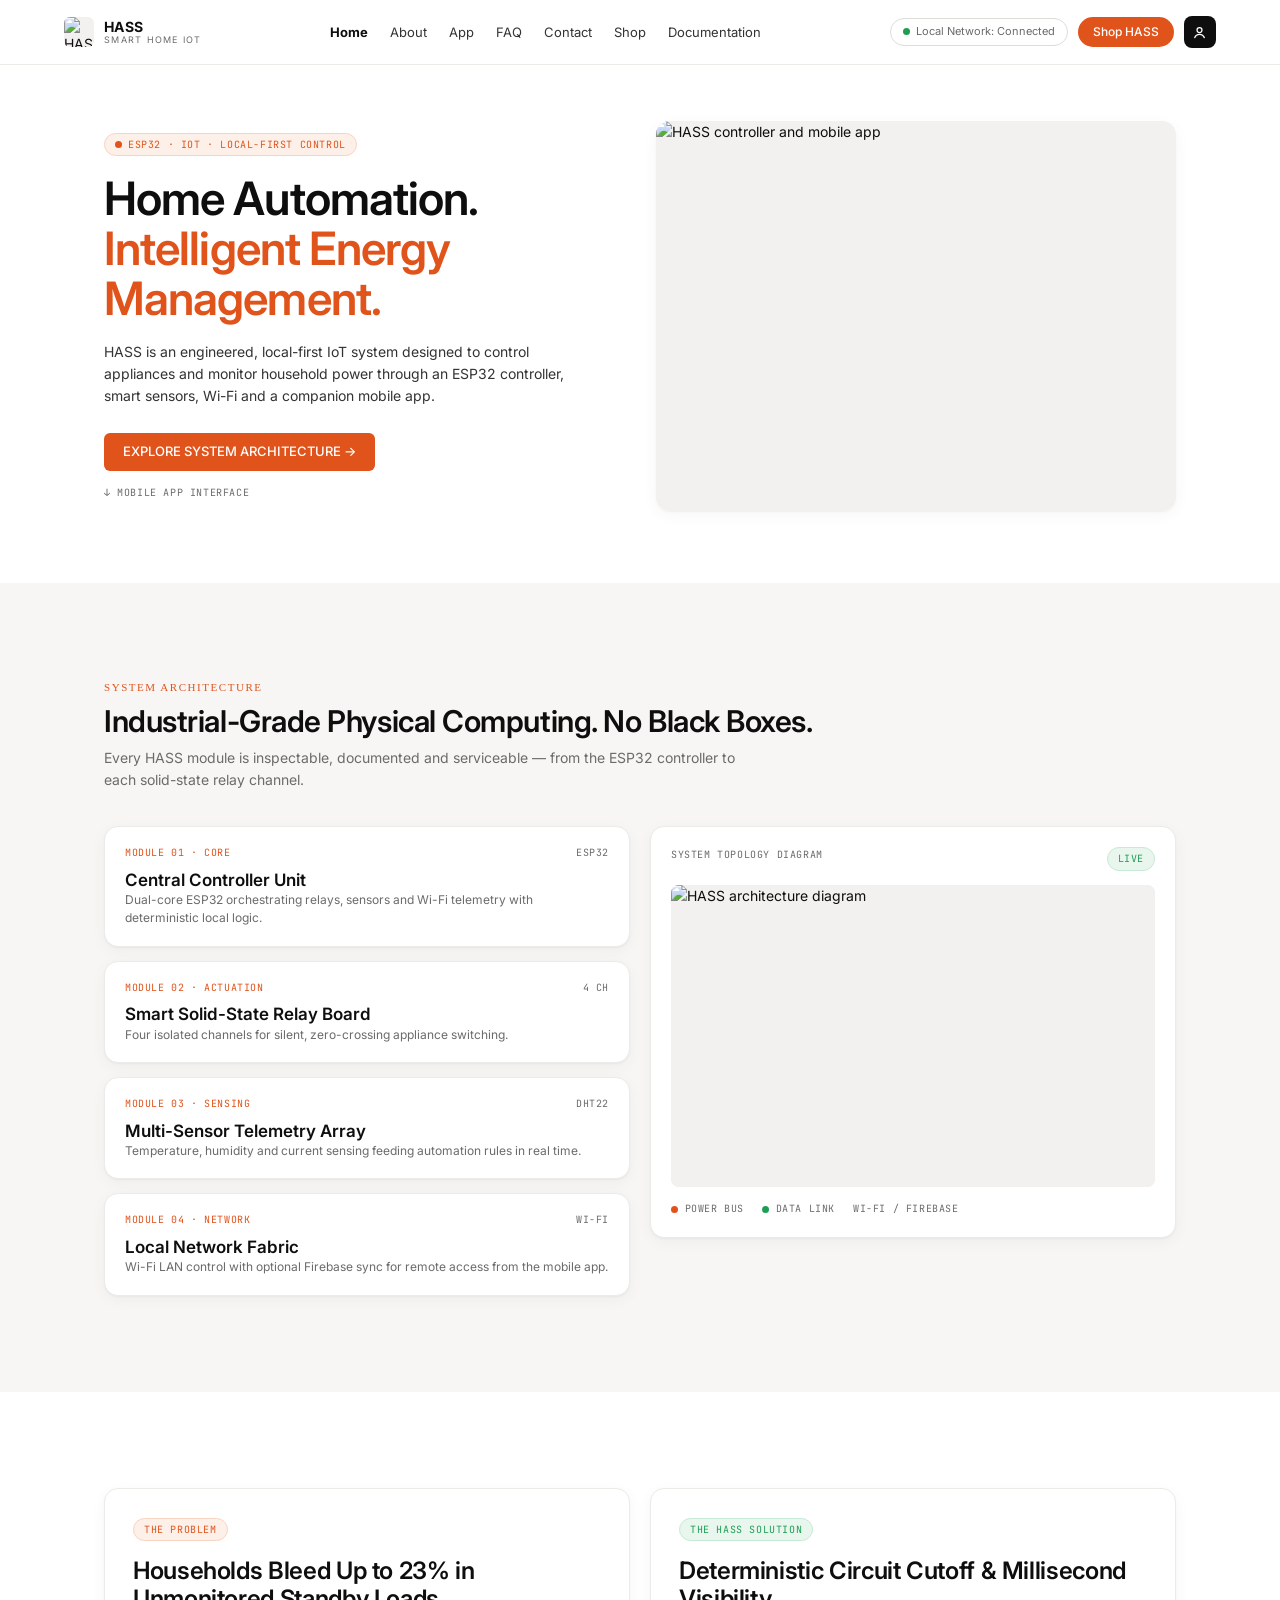
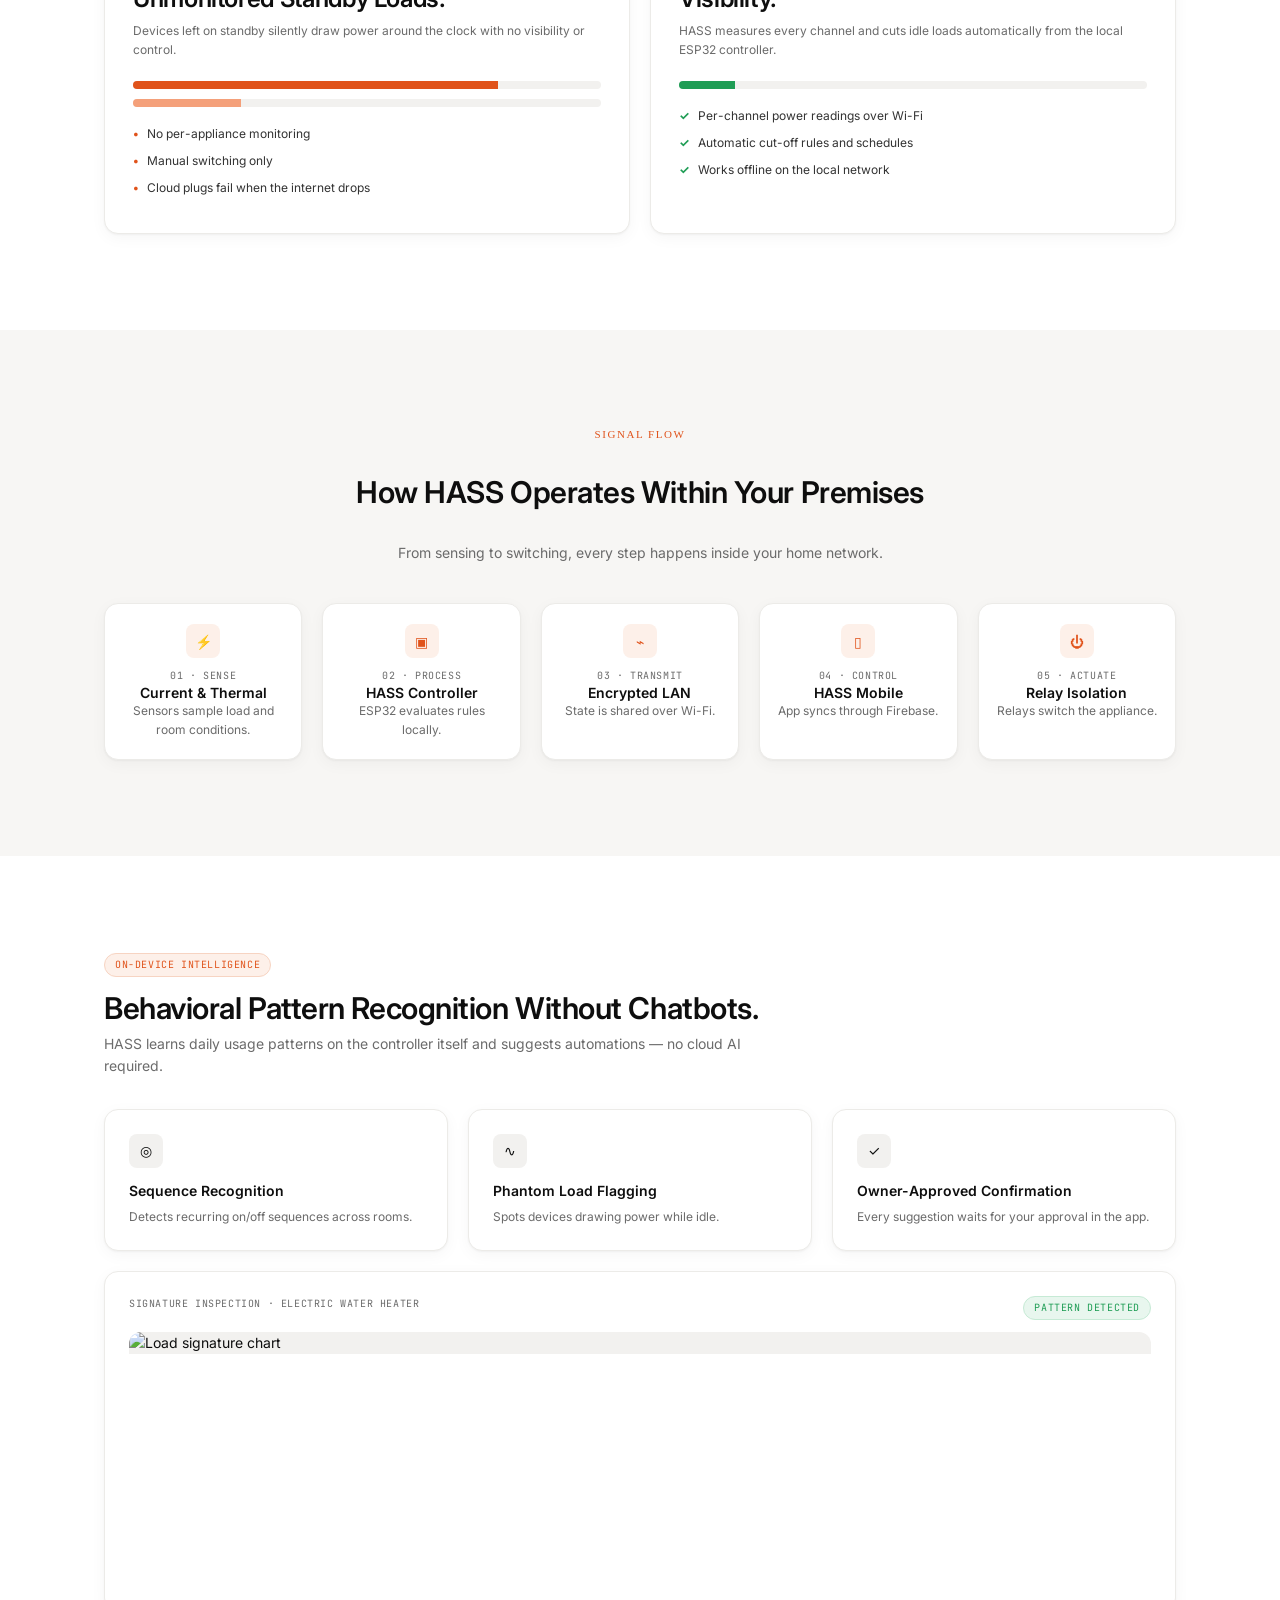
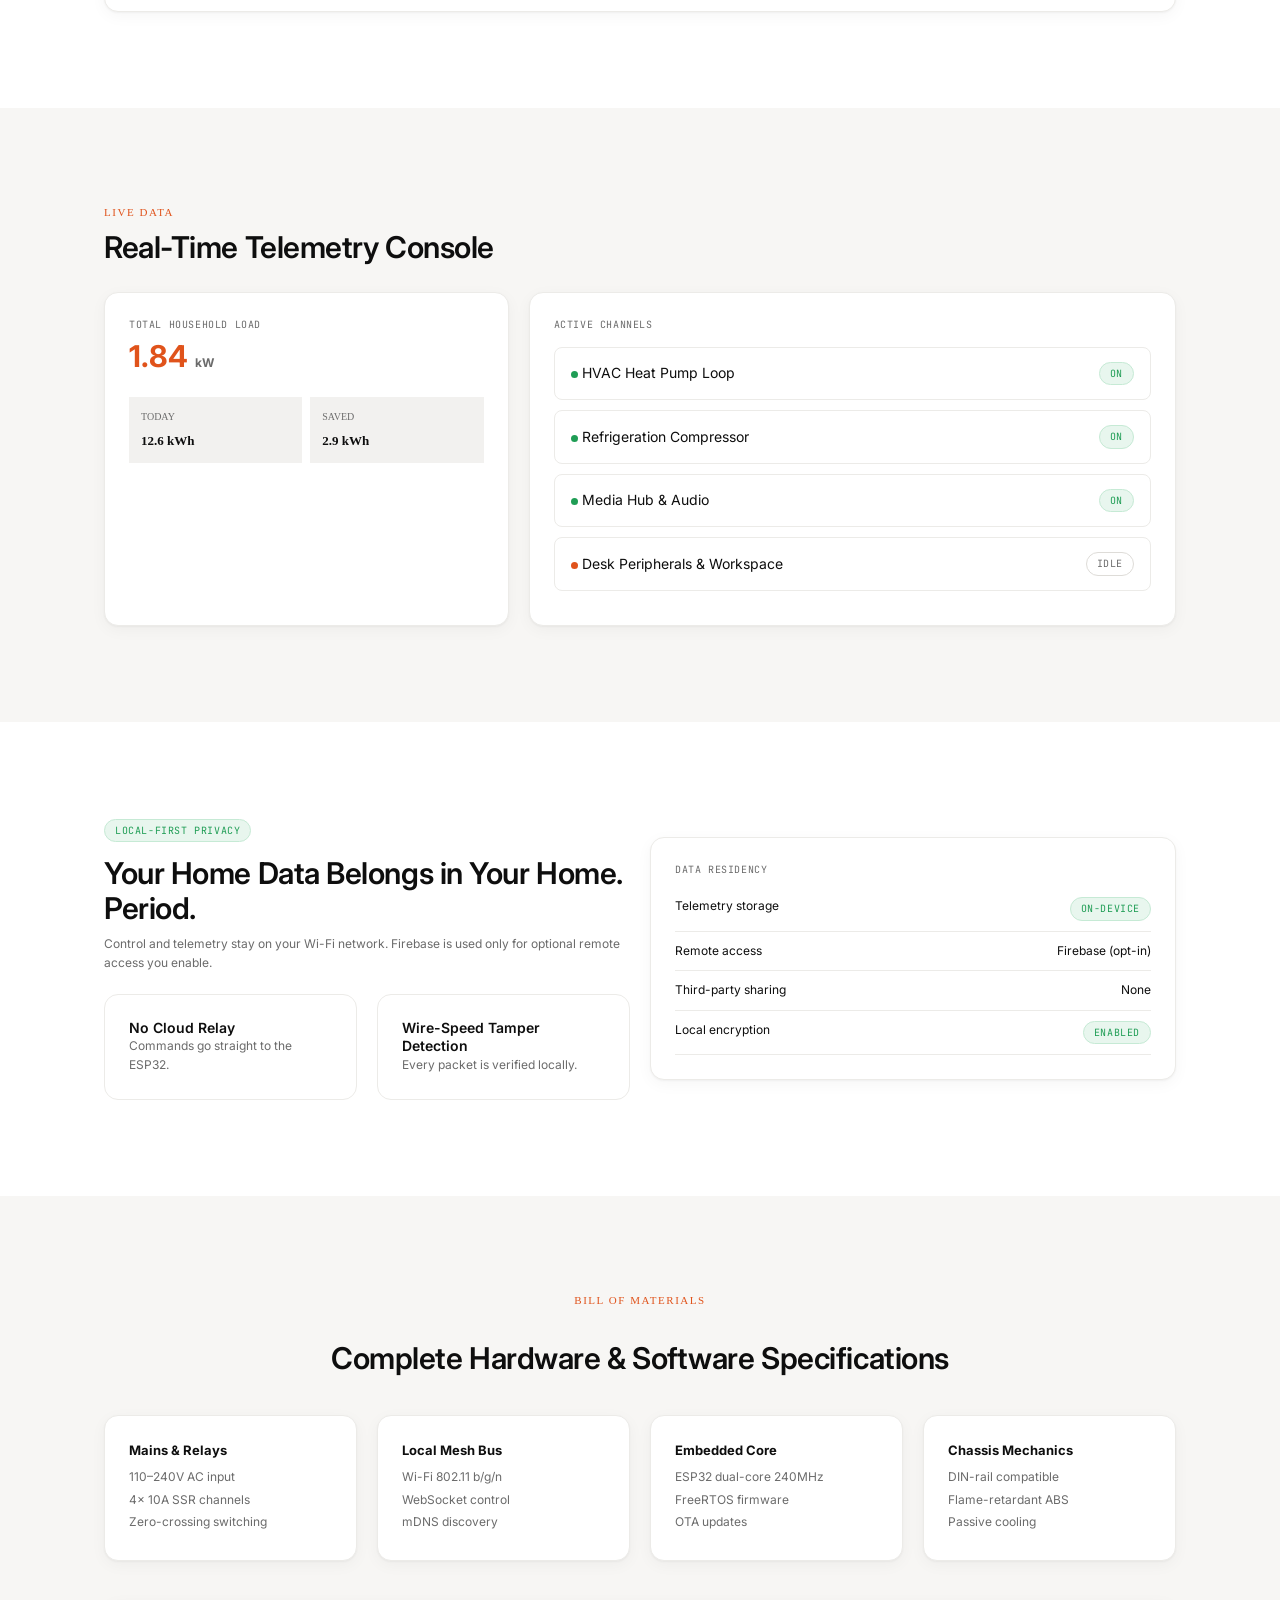
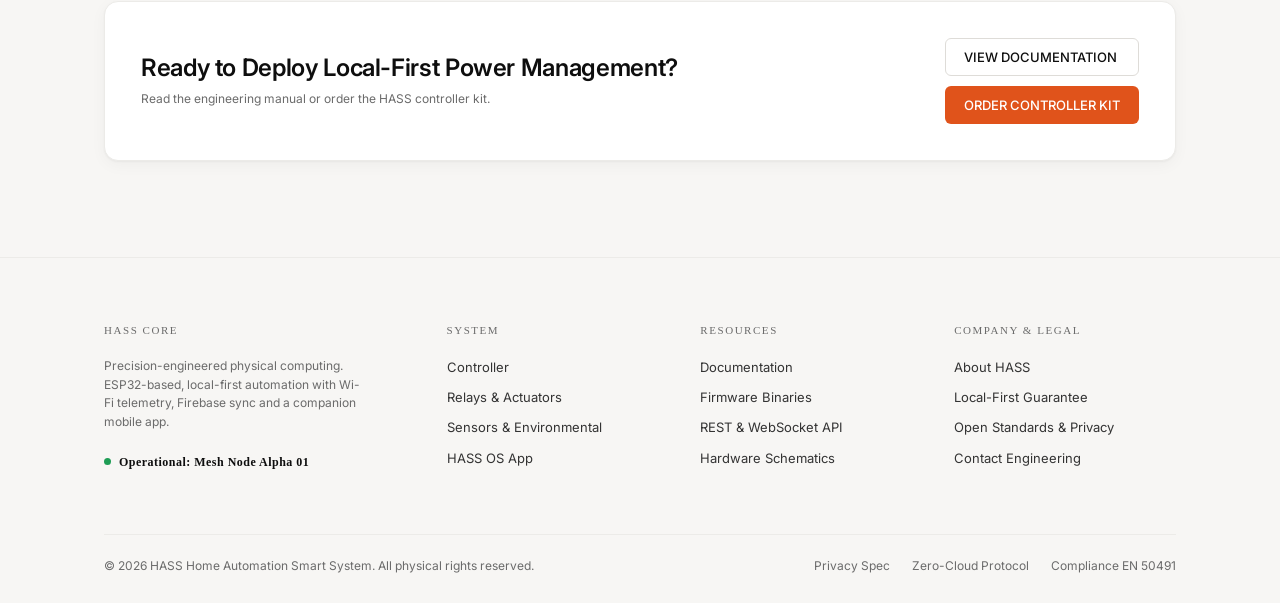
==== index.html @ 9e63635b "Add files via upload" ====
<!DOCTYPE html>
<html lang="en">
<head>
  <meta charset="UTF-8">
  <meta name="viewport" content="width=device-width, initial-scale=1.0">
  <title>HASS — Home Automation Smart System</title>
  <meta name="description" content="HASS is an ESP32-based IoT smart home system: local-first control, sensors, Wi-Fi telemetry, Firebase sync and a mobile app.">
  <link rel="preconnect" href="https://fonts.googleapis.com">
  <link href="https://fonts.googleapis.com/css2?family=Inter:wght@400;500;600;700&family=JetBrains+Mono:wght@400;500&display=swap" rel="stylesheet">
  <link rel="stylesheet" href="style.css">
</head>
<body data-page="home">
  <header id="site-header"></header>

  <main>
    <!-- HERO -->
    <section class="hero">
      <div class="container hero-grid">
        <div>
          <span class="badge badge--accent"><span class="dot"></span>ESP32 · IoT · Local-First Control</span>
          <h1 class="h1" style="margin-top:18px">Home Automation.<br><span class="accent">Intelligent Energy Management.</span></h1>
          <p class="lead">HASS is an engineered, local-first IoT system designed to control appliances and monitor household power through an ESP32 controller, smart sensors, Wi-Fi and a companion mobile app.</p>
          <div class="hero-actions">
            <a class="btn btn--accent" href="documentation.html">EXPLORE SYSTEM ARCHITECTURE →</a>
            <a class="mono-xs" href="app.html">↓ Mobile App Interface</a>
          </div>
        </div>
        <div class="hero-media"><img class="img" src="Authentic HASS physical hardware prototype showing modular chassis, ventilation matrix, embedded diagnostic display and companion mobile app.png" alt="HASS controller and mobile app"></div>
      </div>
    </section>

    <!-- INDUSTRIAL-GRADE -->
    <section class="section section--soft">
      <div class="container">
        <p class="eyebrow eyebrow--accent">System Architecture</p>
        <h2 class="h2" style="margin:8px 0">Industrial-Grade Physical Computing. No Black Boxes.</h2>
        <p class="muted" style="max-width:640px;margin-bottom:36px">Every HASS module is inspectable, documented and serviceable — from the ESP32 controller to each solid-state relay channel.</p>
        <div class="grid grid-2" style="align-items:start">
          <div class="feature-list">
            <div class="card feature-item"><div class="row"><span class="mono-xs" style="color:var(--accent)">Module 01 · Core</span><span class="mono-xs">ESP32</span></div><h3 class="h3">Central Controller Unit</h3><p class="small muted">Dual-core ESP32 orchestrating relays, sensors and Wi-Fi telemetry with deterministic local logic.</p></div>
            <div class="card feature-item"><div class="row"><span class="mono-xs" style="color:var(--accent)">Module 02 · Actuation</span><span class="mono-xs">4 CH</span></div><h3 class="h3">Smart Solid-State Relay Board</h3><p class="small muted">Four isolated channels for silent, zero-crossing appliance switching.</p></div>
            <div class="card feature-item"><div class="row"><span class="mono-xs" style="color:var(--accent)">Module 03 · Sensing</span><span class="mono-xs">DHT22</span></div><h3 class="h3">Multi-Sensor Telemetry Array</h3><p class="small muted">Temperature, humidity and current sensing feeding automation rules in real time.</p></div>
            <div class="card feature-item"><div class="row"><span class="mono-xs" style="color:var(--accent)">Module 04 · Network</span><span class="mono-xs">Wi-Fi</span></div><h3 class="h3">Local Network Fabric</h3><p class="small muted">Wi-Fi LAN control with optional Firebase sync for remote access from the mobile app.</p></div>
          </div>
          <div class="card diagram-card">
            <div style="display:flex;justify-content:space-between"><span class="mono-xs">System Topology Diagram</span><span class="badge badge--green">Live</span></div>
            <div class="img-frame"><img class="img" src="hass-diagram-exact-fixed.png" alt="HASS architecture diagram"></div>
            <div style="display:flex;gap:18px" class="mono-xs"><span><span class="dot"></span> Power Bus</span><span><span class="dot dot--green"></span> Data Link</span><span>Wi-Fi / Firebase</span></div>
          </div>
        </div>
      </div>
    </section>

    <!-- PROBLEM / SOLUTION -->
    <section class="section">
      <div class="container grid grid-2">
        <div class="card problem-card">
          <span class="badge badge--accent">The Problem</span>
          <h2 class="h2" style="margin:16px 0 10px;font-size:24px">Households Bleed Up to 23% in Unmonitored Standby Loads.</h2>
          <p class="small muted">Devices left on standby silently draw power around the clock with no visibility or control.</p>
          <div class="bar" style="margin-top:22px"><span style="width:78%"></span></div>
          <div class="bar"><span style="width:23%;background:#f4a07a"></span></div>
          <ul class="check-list x-list" style="margin-top:18px"><li>No per-appliance monitoring</li><li>Manual switching only</li><li>Cloud plugs fail when the internet drops</li></ul>
        </div>
        <div class="card problem-card">
          <span class="badge badge--green">The HASS Solution</span>
          <h2 class="h2" style="margin:16px 0 10px;font-size:24px">Deterministic Circuit Cutoff &amp; Millisecond Visibility.</h2>
          <p class="small muted">HASS measures every channel and cuts idle loads automatically from the local ESP32 controller.</p>
          <div class="bar bar--green" style="margin-top:22px"><span style="width:12%"></span></div>
          <ul class="check-list" style="margin-top:18px"><li>Per-channel power readings over Wi-Fi</li><li>Automatic cut-off rules and schedules</li><li>Works offline on the local network</li></ul>
        </div>
      </div>
    </section>

    <!-- HOW IT WORKS -->
    <section class="section section--soft">
      <div class="container">
        <div class="section-head section-head--center">
          <p class="eyebrow eyebrow--accent">Signal Flow</p>
          <h2 class="h2">How HASS Operates Within Your Premises</h2>
          <p class="muted">From sensing to switching, every step happens inside your home network.</p>
        </div>
        <div class="grid grid-5">
          <div class="card flow-card"><span class="icon-box icon-box--accent">⚡</span><p class="mono-xs">01 · Sense</p><h3 class="h3" style="font-size:14px">Current &amp; Thermal</h3><p class="small muted">Sensors sample load and room conditions.</p></div>
          <div class="card flow-card"><span class="icon-box icon-box--accent">▣</span><p class="mono-xs">02 · Process</p><h3 class="h3" style="font-size:14px">HASS Controller</h3><p class="small muted">ESP32 evaluates rules locally.</p></div>
          <div class="card flow-card"><span class="icon-box icon-box--accent">⌁</span><p class="mono-xs">03 · Transmit</p><h3 class="h3" style="font-size:14px">Encrypted LAN</h3><p class="small muted">State is shared over Wi-Fi.</p></div>
          <div class="card flow-card"><span class="icon-box icon-box--accent">▯</span><p class="mono-xs">04 · Control</p><h3 class="h3" style="font-size:14px">HASS Mobile</h3><p class="small muted">App syncs through Firebase.</p></div>
          <div class="card flow-card"><span class="icon-box icon-box--accent">⏻</span><p class="mono-xs">05 · Actuate</p><h3 class="h3" style="font-size:14px">Relay Isolation</h3><p class="small muted">Relays switch the appliance.</p></div>
        </div>
      </div>
    </section>

    <!-- BEHAVIOURAL -->
    <section class="section">
      <div class="container">
        <span class="badge badge--accent">On-Device Intelligence</span>
        <h2 class="h2" style="margin:14px 0 8px">Behavioral Pattern Recognition Without Chatbots.</h2>
        <p class="muted" style="max-width:640px;margin-bottom:32px">HASS learns daily usage patterns on the controller itself and suggests automations — no cloud AI required.</p>
        <div class="grid grid-3">
          <div class="card"><span class="icon-box">◎</span><h3 class="h3" style="margin:14px 0 8px;font-size:14px">Sequence Recognition</h3><p class="small muted">Detects recurring on/off sequences across rooms.</p></div>
          <div class="card"><span class="icon-box">∿</span><h3 class="h3" style="margin:14px 0 8px;font-size:14px">Phantom Load Flagging</h3><p class="small muted">Spots devices drawing power while idle.</p></div>
          <div class="card"><span class="icon-box">✓</span><h3 class="h3" style="margin:14px 0 8px;font-size:14px">Owner-Approved Confirmation</h3><p class="small muted">Every suggestion waits for your approval in the app.</p></div>
        </div>
        <div class="card chart-card" style="margin-top:20px">
          <div style="display:flex;justify-content:space-between"><span class="mono-xs">Signature Inspection · Electric Water Heater</span><span class="badge badge--green">Pattern Detected</span></div>
          <div class="img-frame"><img class="img" src="image.jpg" alt="Load signature chart"></div>
        </div>
      </div>
    </section>

    <!-- TELEMETRY -->
    <section class="section section--soft">
      <div class="container">
        <p class="eyebrow eyebrow--accent">Live Data</p>
        <h2 class="h2" style="margin:8px 0 28px">Real-Time Telemetry Console</h2>
        <div class="grid" style="grid-template-columns:1fr 1.6fr">
          <div class="card">
            <p class="mono-xs">Total Household Load</p>
            <p style="font-size:30px;font-weight:700;color:var(--accent)">1.84 <span class="small muted">kW</span></p>
            <div class="stat-pair" style="margin-top:18px"><div><p class="k">Today</p><p class="v">12.6 kWh</p></div><div><p class="k">Saved</p><p class="v">2.9 kWh</p></div></div>
          </div>
          <div class="card">
            <p class="mono-xs" style="margin-bottom:14px">Active Channels</p>
            <div class="telemetry-row"><span><span class="dot dot--green"></span> HVAC Heat Pump Loop</span><span class="badge badge--green">On</span></div>
            <div class="telemetry-row"><span><span class="dot dot--green"></span> Refrigeration Compressor</span><span class="badge badge--green">On</span></div>
            <div class="telemetry-row"><span><span class="dot dot--green"></span> Media Hub &amp; Audio</span><span class="badge badge--green">On</span></div>
            <div class="telemetry-row"><span><span class="dot"></span> Desk Peripherals &amp; Workspace</span><span class="badge">Idle</span></div>
          </div>
        </div>
      </div>
    </section>

    <!-- PRIVACY -->
    <section class="section">
      <div class="container grid grid-2" style="align-items:center">
        <div>
          <span class="badge badge--green">Local-First Privacy</span>
          <h2 class="h2" style="margin:14px 0 10px">Your Home Data Belongs in Your Home. Period.</h2>
          <p class="muted small">Control and telemetry stay on your Wi-Fi network. Firebase is used only for optional remote access you enable.</p>
          <div class="grid grid-2" style="margin-top:22px">
            <div class="card card--flat"><h3 class="h3" style="font-size:14px">No Cloud Relay</h3><p class="small muted">Commands go straight to the ESP32.</p></div>
            <div class="card card--flat"><h3 class="h3" style="font-size:14px">Wire-Speed Tamper Detection</h3><p class="small muted">Every packet is verified locally.</p></div>
          </div>
        </div>
        <div class="card">
          <p class="mono-xs" style="margin-bottom:10px">Data Residency</p>
          <div class="kv"><span>Telemetry storage</span><span class="badge badge--green">On-device</span></div>
          <div class="kv"><span>Remote access</span><span>Firebase (opt-in)</span></div>
          <div class="kv"><span>Third-party sharing</span><span>None</span></div>
          <div class="kv"><span>Local encryption</span><span class="badge badge--green">Enabled</span></div>
        </div>
      </div>
    </section>

    <!-- SPECS -->
    <section class="section section--soft">
      <div class="container">
        <div class="section-head section-head--center"><p class="eyebrow eyebrow--accent">Bill of Materials</p><h2 class="h2">Complete Hardware &amp; Software Specifications</h2></div>
        <div class="grid grid-4">
          <div class="card spec-mini"><h4>Mains &amp; Relays</h4><ul><li>110–240V AC input</li><li>4× 10A SSR channels</li><li>Zero-crossing switching</li></ul></div>
          <div class="card spec-mini"><h4>Local Mesh Bus</h4><ul><li>Wi-Fi 802.11 b/g/n</li><li>WebSocket control</li><li>mDNS discovery</li></ul></div>
          <div class="card spec-mini"><h4>Embedded Core</h4><ul><li>ESP32 dual-core 240MHz</li><li>FreeRTOS firmware</li><li>OTA updates</li></ul></div>
          <div class="card spec-mini"><h4>Chassis Mechanics</h4><ul><li>DIN-rail compatible</li><li>Flame-retardant ABS</li><li>Passive cooling</li></ul></div>
        </div>
        <div class="card cta-card" style="margin-top:40px">
          <div><h2 class="h2" style="font-size:24px">Ready to Deploy Local-First Power Management?</h2><p class="muted small" style="margin-top:8px">Read the engineering manual or order the HASS controller kit.</p></div>
          <div class="stack"><a class="btn btn--ghost" href="documentation.html">VIEW DOCUMENTATION</a><a class="btn btn--accent" href="shop.html">ORDER CONTROLLER KIT</a></div>
        </div>
      </div>
    </section>
  </main>

  <footer id="site-footer"></footer>
  <script src="script.js"></script>
</body>
</html>
---- style.css ----
/* =========================================================
   HASS — Home Automation Smart System
   Global stylesheet (shared by every page)
   ========================================================= */

/* ---------- 1. Tokens ---------- */
:root {
  --bg: #ffffff;
  --bg-soft: #f7f6f4;
  --bg-muted: #f2f1ef;
  --ink: #0e0e0e;
  --ink-2: #333333;
  --ink-3: #6b6b6b;
  --ink-4: #a3a3a3;
  --line: #ecebe8;
  --line-2: #dedcd8;
  --accent: #e0531b;
  --accent-2: #f26a2e;
  --accent-soft: #fdf0e9;
  --accent-line: #f7d4c2;
  --green: #1f9d55;
  --green-soft: #e8f6ee;
  --blue-soft: #eef4fd;
  --code-bg: #0f1115;
  --radius: 8px;
  --radius-lg: 14px;
  --shadow: 0 1px 2px rgba(0,0,0,.04), 0 4px 16px rgba(0,0,0,.04);
  --container: 1120px;
  --font-sans: "Inter", "Helvetica Neue", Arial, sans-serif;
  --font-serif: "Times New Roman", Times, Georgia, serif;
  --font-mono: "JetBrains Mono", ui-monospace, Menlo, monospace;
}

/* ---------- 2. Reset ---------- */
*, *::before, *::after { box-sizing: border-box; }
html { scroll-behavior: smooth; }
body {
  margin: 0;
  font-family: var(--font-sans);
  font-size: 14px;
  line-height: 1.55;
  color: var(--ink);
  background: var(--bg);
  -webkit-font-smoothing: antialiased;
}
img { display: block; max-width: 100%; }
a { color: inherit; text-decoration: none; }
button, input, select, textarea { font: inherit; color: inherit; }
h1, h2, h3, h4, p { margin: 0; }
ul { margin: 0; padding: 0; list-style: none; }

.container { width: 100%; max-width: var(--container); margin: 0 auto; padding: 0 24px; }
.section { padding: 96px 0; }
.section--soft { background: var(--bg-soft); }
.section--line { border-top: 1px solid var(--line); }

/* ---------- 3. Typography helpers ---------- */
.eyebrow {
  font-family: var(--font-serif);
  font-size: 11px;
  letter-spacing: .14em;
  text-transform: uppercase;
  color: var(--ink-3);
}
.eyebrow--accent { color: var(--accent); }
.mono { font-family: var(--font-mono); }
.mono-xs { font-family: var(--font-mono); font-size: 10px; letter-spacing: .06em; text-transform: uppercase; color: var(--ink-3); }
.dot { display: inline-block; width: 7px; height: 7px; border-radius: 50%; background: var(--accent); vertical-align: middle; }
.dot--green { background: var(--green); }
.h1 { font-size: 46px; line-height: 1.08; font-weight: 600; letter-spacing: -.02em; }
.h1 .accent, .accent { color: var(--accent); }
.h2 { font-size: 30px; line-height: 1.15; font-weight: 600; letter-spacing: -.015em; }
.h3 { font-size: 17px; line-height: 1.3; font-weight: 600; }
.lead { font-size: 16px; color: var(--ink-2); max-width: 640px; }
.muted { color: var(--ink-3); }
.small { font-size: 12px; }

.section-head { display: flex; justify-content: space-between; align-items: flex-end; gap: 32px; margin-bottom: 40px; }
.section-head p.side { max-width: 380px; font-size: 13px; color: var(--ink-3); }
.section-head--center { flex-direction: column; align-items: center; text-align: center; }
.section-head--center p { max-width: 620px; }

/* ---------- 4. Buttons / badges ---------- */
.btn {
  display: inline-flex; align-items: center; gap: 8px;
  height: 38px; padding: 0 18px; border-radius: 6px;
  font-size: 13px; font-weight: 500; border: 1px solid transparent;
  cursor: pointer; transition: background .2s, color .2s, border-color .2s;
  white-space: nowrap;
}
.btn--dark { background: var(--ink); color: #fff; }
.btn--dark:hover { background: #2a2a2a; }
.btn--accent { background: var(--accent); color: #fff; }
.btn--accent:hover { background: #c94612; }
.btn--ghost { background: #fff; border-color: var(--line-2); color: var(--ink); }
.btn--ghost:hover { border-color: var(--ink); }
.btn--pill { border-radius: 999px; height: 30px; padding: 0 14px; font-size: 12px; }
.btn--block { width: 100%; justify-content: center; }
.btn--lg { height: 46px; padding: 0 24px; font-size: 16px; }

.badge {
  display: inline-flex; align-items: center; gap: 6px;
  padding: 3px 10px; border-radius: 999px;
  font-family: var(--font-mono); font-size: 10px; letter-spacing: .06em; text-transform: uppercase;
  border: 1px solid var(--line-2); color: var(--ink-3); background: #fff;
}
.badge--accent { background: var(--accent-soft); border-color: var(--accent-line); color: var(--accent); }
.badge--green { background: var(--green-soft); border-color: #c6ead5; color: var(--green); }
.badge--solid { background: var(--accent); color: #fff; border-color: var(--accent); }

/* ---------- 5. Cards ---------- */
.card {
  background: #fff; border: 1px solid var(--line);
  border-radius: var(--radius-lg); padding: 24px; box-shadow: var(--shadow);
}
.card--flat { box-shadow: none; }
.card--muted { background: var(--bg-muted); border-color: transparent; box-shadow: none; }
.card--dark { background: var(--ink); color: #fff; border-color: var(--ink); }
.icon-box {
  width: 34px; height: 34px; border-radius: 8px;
  display: inline-flex; align-items: center; justify-content: center;
  background: var(--bg-muted); color: var(--ink);
}
.icon-box--accent { background: var(--accent-soft); color: var(--accent); }
.icon-box svg { width: 16px; height: 16px; }

.grid { display: grid; gap: 20px; }
.grid-2 { grid-template-columns: repeat(2, 1fr); }
.grid-3 { grid-template-columns: repeat(3, 1fr); }
.grid-4 { grid-template-columns: repeat(4, 1fr); }
.grid-5 { grid-template-columns: repeat(5, 1fr); }

/* ---------- 6. Images (placeholders keep final sizing) ---------- */
.img { width: 100%; height: 100%; object-fit: cover; background: var(--bg-muted); }
.img-frame { position: relative; overflow: hidden; border-radius: var(--radius); background: var(--bg-muted); }
.ratio-4-3 { aspect-ratio: 4 / 3; }
.ratio-16-9 { aspect-ratio: 16 / 9; }
.ratio-3-4 { aspect-ratio: 3 / 4; }
.ratio-1-1 { aspect-ratio: 1 / 1; }
.ratio-phone { aspect-ratio: 9 / 19; }

/* ---------- 7. Header ---------- */
.site-header {
  position: sticky; top: 0; z-index: 50;
  background: rgba(255,255,255,.92); backdrop-filter: blur(10px);
  border-bottom: 1px solid var(--line);
}
.site-header .container { display: flex; align-items: center; height: 64px; gap: 32px; max-width: 1200px; }
.brand { display: flex; align-items: center; gap: 10px; }
.brand-logo { width: 30px; height: 30px; border-radius: 6px; overflow: hidden; }
.brand-name { font-weight: 700; font-size: 14px; line-height: 1.05; letter-spacing: .02em; }
.brand-name small { display: block; font-weight: 400; font-size: 9px; letter-spacing: .14em; color: var(--ink-3); text-transform: uppercase; }
.nav { display: flex; gap: 22px; margin: 0 auto; }
.nav a { font-size: 13px; color: var(--ink-2); padding: 6px 0; position: relative; }
.nav a:hover { color: var(--ink); }
.nav a.active { color: var(--ink); font-weight: 700; }
.header-actions { display: flex; align-items: center; gap: 10px; }
.net-status {
  display: inline-flex; align-items: center; gap: 6px; font-size: 11px; color: var(--ink-3);
  border: 1px solid var(--line-2); border-radius: 999px; padding: 4px 12px;
}
.avatar-btn {
  width: 32px; height: 32px; border-radius: 8px; background: var(--ink); color: #fff;
  display: inline-flex; align-items: center; justify-content: center; border: 0; cursor: pointer;
}
.avatar-btn svg { width: 15px; height: 15px; }
.menu-toggle { display: none; background: none; border: 1px solid var(--line-2); border-radius: 6px; width: 36px; height: 36px; cursor: pointer; }
.menu-toggle span { display: block; width: 16px; height: 2px; background: var(--ink); margin: 3px auto; }
.sub-bar { border-bottom: 1px solid var(--line); background: #fff; }
.sub-bar .container { display: flex; justify-content: space-between; height: 32px; align-items: center; max-width: 1200px; }

/* ---------- 8. Footer ---------- */
.site-footer { background: var(--bg-soft); border-top: 1px solid var(--line); padding: 64px 0 28px; margin-top: 0; }
.footer-grid { display: grid; grid-template-columns: 1.4fr 1fr 1fr 1fr; gap: 32px; }
.footer-grid h4 { font-family: var(--font-serif); font-weight: 400; font-size: 11px; letter-spacing: .14em; text-transform: uppercase; color: var(--ink-3); margin-bottom: 18px; }
.footer-grid li { margin-bottom: 10px; font-size: 13px; color: var(--ink-2); }
.footer-grid li a:hover { color: var(--accent); }
.footer-about p { font-size: 12px; color: var(--ink-3); max-width: 260px; margin-bottom: 18px; }
.footer-bottom { display: flex; justify-content: space-between; align-items: center; gap: 16px; margin-top: 56px; padding-top: 22px; border-top: 1px solid var(--line); font-size: 12px; color: var(--ink-3); }
.footer-bottom .links { display: flex; gap: 22px; }
.status-line { font-family: var(--font-serif); font-weight: 700; font-size: 12px; letter-spacing: .04em; color: var(--ink); display: inline-flex; gap: 8px; align-items: center; }

/* ---------- 9. Home page ---------- */
.hero { padding: 56px 0 72px; }
.hero-grid { display: grid; grid-template-columns: 1fr 1.05fr; gap: 56px; align-items: center; }
.hero .lead { margin: 18px 0 26px; font-size: 14px; }
.hero-actions { display: flex; flex-direction: column; align-items: flex-start; gap: 14px; }
.hero-media { border-radius: var(--radius-lg); overflow: hidden; aspect-ratio: 4 / 3; box-shadow: var(--shadow); }
.feature-list { display: flex; flex-direction: column; gap: 14px; }
.feature-item { padding: 18px 20px; }
.feature-item .row { display: flex; justify-content: space-between; margin-bottom: 8px; }
.diagram-card { padding: 20px; }
.diagram-card .img-frame { aspect-ratio: 16 / 10; margin: 14px 0; }
.problem-card { padding: 28px; }
.bar { height: 8px; border-radius: 4px; background: var(--bg-muted); overflow: hidden; margin: 10px 0; }
.bar span { display: block; height: 100%; background: var(--accent); }
.bar--green span { background: var(--green); }
.check-list li { display: flex; gap: 8px; font-size: 12px; color: var(--ink-2); margin-bottom: 8px; }
.check-list li::before { content: "✓"; color: var(--green); font-weight: 700; }
.x-list li::before { content: "•"; color: var(--accent); }
.flow-card { text-align: center; padding: 20px 16px; }
.flow-card .icon-box { margin: 0 auto 10px; }
.chart-card .img-frame { aspect-ratio: 16 / 4; margin-top: 16px; }
.telemetry-row { display: flex; justify-content: space-between; align-items: center; padding: 14px 16px; border: 1px solid var(--line); border-radius: var(--radius); margin-bottom: 10px; }
.spec-mini h4 { font-size: 13px; margin-bottom: 8px; }
.spec-mini li { font-size: 12px; color: var(--ink-3); margin-bottom: 4px; }
.cta-card { display: flex; justify-content: space-between; align-items: center; gap: 32px; padding: 36px; }
.cta-card .stack { display: flex; flex-direction: column; gap: 10px; }

/* ---------- 10. Contact page ---------- */
.page-hero { padding: 56px 0 56px; }
.page-hero .row { display: flex; justify-content: space-between; align-items: flex-end; gap: 24px; }
.page-hero .lead { margin-top: 14px; }
.ref { font-family: var(--font-serif); font-weight: 700; font-size: 12px; letter-spacing: .04em; }
.contact-grid { display: grid; grid-template-columns: 1.6fr 1fr; gap: 28px; align-items: start; }
.contact-side { display: flex; flex-direction: column; gap: 22px; }
.form-card { padding: 36px; }
.tabs { display: grid; grid-template-columns: repeat(4, 1fr); background: var(--bg-muted); border-radius: 4px; padding: 4px; margin: 10px 0 36px; }
.tab { background: none; border: 0; padding: 10px 8px; font-size: 13px; cursor: pointer; border-radius: 3px; line-height: 1.2; }
.tab.active { background: var(--ink); color: #fff; }
.form-row { display: grid; grid-template-columns: 1fr 1fr; gap: 16px; margin-bottom: 26px; }
.field label { display: block; margin-bottom: 8px; }
.field label .req { color: var(--accent); }
.field input, .field select, .field textarea {
  width: 100%; border: 0; border-bottom: 1px solid var(--line); background: transparent;
  padding: 10px 12px; font-size: 14px; outline: none;
}
.field input::placeholder, .field textarea::placeholder { color: #bdbdbd; }
.field input:focus, .field textarea:focus, .field select:focus { border-color: var(--ink); }
.field textarea { min-height: 130px; resize: vertical; }
.field-head { display: flex; justify-content: space-between; }
.dropzone {
  background: var(--bg-muted); border: 1px dashed transparent; border-radius: 4px;
  padding: 26px; text-align: center; cursor: pointer; margin: 10px 0 30px; transition: border-color .2s;
}
.dropzone.drag { border-color: var(--accent); }
.dropzone .icon-box { background: #fff; color: var(--accent); margin-bottom: 10px; }
.form-foot { display: flex; justify-content: space-between; align-items: center; gap: 16px; margin-bottom: 36px; }
.form-foot .sla { font-family: var(--font-serif); font-size: 11px; color: var(--ink-3); display: inline-flex; gap: 6px; align-items: center; }
.notice { background: var(--bg-muted); border-radius: 4px; padding: 18px; font-size: 13px; color: var(--ink-2); display: flex; gap: 10px; }
.map-frame { aspect-ratio: 16 / 7; border-radius: 4px; overflow: hidden; margin: 16px 0; position: relative; }
.map-frame .coord { position: absolute; left: 8px; bottom: 16px; background: rgba(255,255,255,.9); font-family: var(--font-serif); font-size: 11px; padding: 2px 6px; }
.stat-pair { display: grid; grid-template-columns: 1fr 1fr; gap: 8px; }
.stat-pair > div { background: var(--bg-muted); padding: 12px; }
.stat-pair .k { font-family: var(--font-serif); font-size: 10px; color: var(--ink-3); text-transform: uppercase; }
.stat-pair .v { font-family: var(--font-serif); font-size: 13px; font-weight: 700; margin-top: 6px; }
.channel { display: flex; align-items: center; gap: 12px; background: var(--bg-muted); padding: 12px 14px; margin-top: 8px; transition: background .2s; }
.channel:hover { background: #e9e8e5; }
.channel .icon-box { background: #fff; }
.channel strong { font-size: 13px; display: block; }
.channel span { font-family: var(--font-serif); font-size: 11px; color: var(--ink-3); }
.channel .arrow { margin-left: auto; }
.key-box { display: flex; justify-content: space-between; align-items: center; background: var(--bg-muted); padding: 12px 14px; margin-top: 14px; }
.reliability { padding: 30px 24px; display: flex; justify-content: space-between; align-items: center; }
.reliability .big { font-size: 30px; font-weight: 700; margin: 6px 0; }
.reliability .icon-box { width: 46px; height: 46px; background: var(--accent); color: #fff; border-radius: 4px; }

/* ---------- 11. About page ---------- */
.about-pillars .card { padding: 24px; }
.pillar-meta { display: flex; gap: 12px; border-top: 1px solid var(--line); margin-top: 18px; padding-top: 14px; font-size: 11px; }
.pillar-meta strong { font-size: 11px; }
.bench-grid { display: grid; grid-template-columns: 1.8fr 1fr; gap: 20px; margin-top: 24px; }
.bench-chart { aspect-ratio: 16 / 8; }
.legend { display: flex; gap: 10px; align-items: center; }
.team-card { padding: 0; overflow: hidden; }
.team-card .img-frame { aspect-ratio: 1 / 1; border-radius: 0; }
.team-card .lead-tag { position: absolute; top: 8px; right: 10px; font-size: 10px; font-weight: 700; color: #fff; letter-spacing: .06em; text-shadow: 0 1px 2px rgba(0,0,0,.4); }
.team-card .photo-tag { position: absolute; left: 10px; bottom: 8px; font-size: 9px; color: #fff; text-transform: uppercase; letter-spacing: .06em; text-shadow: 0 1px 2px rgba(0,0,0,.4); }
.team-card .body { padding: 16px; font-size: 12px; }
.team-card .body h4 { font-size: 12px; margin-bottom: 8px; color: var(--ink-3); font-weight: 500; }
.award-card { padding: 26px; }
.award-card .foot { border: 1px solid var(--line); border-radius: 6px; padding: 10px 12px; font-size: 11px; margin: 18px 0 10px; }

/* ---------- 12. App manual page ---------- */
.manual-block { padding: 72px 0; border-top: 1px solid var(--line); }
.manual-grid { display: grid; grid-template-columns: 1fr 1fr; gap: 40px; align-items: start; }
.phones { display: flex; gap: 16px; }
.phone { flex: 1; max-width: 170px; border: 6px solid #1b1b1b; border-radius: 22px; overflow: hidden; background: #fff; }
.phone .img-frame { aspect-ratio: 9 / 19; border-radius: 0; }
.phone-cap { font-family: var(--font-mono); font-size: 9px; text-align: center; color: var(--ink-3); margin-top: 6px; }
.info-card { padding: 20px; margin-bottom: 14px; }
.info-card h4 { font-size: 13px; margin-bottom: 8px; display: flex; gap: 8px; align-items: center; }
.info-card p { font-size: 12px; color: var(--ink-3); }
.kv { display: flex; justify-content: space-between; padding: 10px 0; border-bottom: 1px solid var(--line); font-size: 12px; }

/* ---------- 13. Shop page ---------- */
.product-grid { display: grid; grid-template-columns: 1.15fr 1fr; gap: 40px; }
.product-media { padding: 20px; }
.product-media .img-frame { aspect-ratio: 4 / 3; margin: 14px 0; }
.price { font-size: 34px; font-weight: 600; }
.opt { border: 1px solid var(--line); border-radius: 6px; padding: 12px; display: flex; gap: 10px; align-items: flex-start; margin-top: 8px; font-size: 12px; cursor: pointer; }
.opt input { margin-top: 2px; accent-color: var(--accent); }
.opt .p { margin-left: auto; font-family: var(--font-mono); font-size: 11px; color: var(--ink-3); }
.box-card .img-frame { aspect-ratio: 16 / 7; margin: 14px 0; }
.spec-row { display: grid; grid-template-columns: 1.2fr 1fr 1fr 1fr; gap: 20px; align-items: center; padding: 20px 24px; border: 1px solid var(--line); border-radius: var(--radius); background: #fff; margin-bottom: 12px; }
.spec-row .v { font-weight: 600; font-size: 13px; }
.spec-row .s { font-size: 10px; color: var(--ink-3); }
.fleet { background: linear-gradient(135deg, #ececea, #f7f6f4 60%, #fbefe8); border-radius: var(--radius-lg); padding: 48px; display: grid; grid-template-columns: 1.3fr 1fr; gap: 40px; align-items: center; }

/* ---------- 14. Docs page ---------- */
.docs-layout { display: grid; grid-template-columns: 240px 1fr 220px; gap: 32px; max-width: 1200px; margin: 0 auto; padding: 24px; }
.docs-side { position: sticky; top: 88px; align-self: start; font-size: 12px; }
.docs-side .search { width: 100%; border: 1px solid var(--line-2); border-radius: 6px; padding: 7px 10px; font-size: 12px; margin: 14px 0; }
.chapter { padding: 8px 6px; display: flex; justify-content: space-between; cursor: pointer; border-radius: 6px; }
.chapter.open { border: 1px solid var(--accent-line); background: var(--accent-soft); color: var(--accent); }
.chapter .pg { font-family: var(--font-mono); color: var(--ink-4); font-size: 10px; }
.sub-ch { padding: 4px 0 4px 18px; color: var(--ink-3); display: none; }
.chapter.open + .subs .sub-ch, .subs.show .sub-ch { display: block; }
.sub-ch.active { background: var(--accent); color: #fff; border-radius: 4px; padding: 4px 8px; margin-left: 12px; }
.docs-main h1 { font-size: 30px; line-height: 1.15; margin: 14px 0; }
.docs-main h2 { font-size: 20px; margin: 44px 0 12px; display: flex; align-items: center; gap: 10px; }
.docs-main h2 .n { background: var(--accent); color: #fff; font-family: var(--font-mono); font-size: 10px; padding: 2px 6px; border-radius: 3px; }
.docs-main p { color: var(--ink-2); font-size: 13px; }
.callout { border: 1px solid var(--accent-line); border-left: 3px solid var(--accent); background: var(--accent-soft); border-radius: 6px; padding: 18px; display: flex; gap: 14px; margin: 22px 0; }
.callout--blue { background: var(--blue-soft); border-color: #cfe0f7; border-left-color: #2b7de9; }
.doc-table { width: 100%; border-collapse: collapse; font-size: 12px; border: 1px solid var(--line); border-radius: 8px; overflow: hidden; margin-top: 16px; }
.doc-table th { text-align: left; font-family: var(--font-mono); font-weight: 400; font-size: 10px; color: var(--ink-3); text-transform: uppercase; padding: 14px 12px; border-bottom: 1px solid var(--line); }
.doc-table td { padding: 14px 12px; border-bottom: 1px solid var(--line); vertical-align: top; }
.doc-table .hi { background: var(--accent-soft); color: var(--accent); font-family: var(--font-mono); }
.doc-table .bad { color: #d23b2b; font-family: var(--font-mono); }
.code-block { background: var(--code-bg); border-radius: 10px; overflow: hidden; margin-top: 16px; color: #c9d1d9; }
.code-tabs { display: flex; gap: 6px; padding: 10px; border-bottom: 1px solid #222; font-family: var(--font-mono); font-size: 11px; align-items: center; }
.code-tab { padding: 4px 10px; border-radius: 4px; color: #8b949e; cursor: pointer; background: none; border: 0; font-family: inherit; font-size: inherit; }
.code-tab.active { background: #2a1a12; color: var(--accent-2); border: 1px solid #5a2a14; }
.code-block pre { margin: 0; padding: 20px; font-family: var(--font-mono); font-size: 11.5px; line-height: 1.7; overflow-x: auto; }
.code-block .c { color: #6e7681; } .code-block .k { color: #ff7b72; } .code-block .f { color: #f2a65a; } .code-block .s { color: #a5d6ff; }
.code-foot { display: flex; justify-content: space-between; padding: 10px 14px; border-top: 1px solid #222; font-family: var(--font-mono); font-size: 10px; color: #8b949e; }
.docs-toc { position: sticky; top: 88px; align-self: start; font-size: 11px; }
.docs-toc a { display: block; padding: 4px 0 4px 10px; border-left: 2px solid var(--line); color: var(--ink-3); }
.docs-toc a.active { border-color: var(--accent); color: var(--accent); }

/* ---------- 15. FAQ ---------- */
.faq-item { border-bottom: 1px solid var(--line); }
.faq-q { width: 100%; text-align: left; background: none; border: 0; padding: 20px 0; font-size: 15px; font-weight: 600; display: flex; justify-content: space-between; cursor: pointer; }
.faq-a { max-height: 0; overflow: hidden; transition: max-height .3s; color: var(--ink-3); }
.faq-item.open .faq-a { max-height: 240px; padding-bottom: 20px; }
.faq-item.open .faq-q .plus { transform: rotate(45deg); }
.plus { transition: transform .2s; }

/* ---------- 16. Responsive ---------- */
@media (max-width: 1100px) {
  .docs-layout { grid-template-columns: 220px 1fr; }
  .docs-toc { display: none; }
  .nav { gap: 14px; }
  .net-status { display: none; }
}
@media (max-width: 900px) {
  .menu-toggle { display: block; margin-left: auto; }
  .nav {
    position: absolute; top: 64px; left: 0; right: 0; flex-direction: column; gap: 0;
    background: #fff; border-bottom: 1px solid var(--line); padding: 8px 24px; display: none;
  }
  .nav.open { display: flex; }
  .nav a { padding: 12px 0; border-bottom: 1px solid var(--line); }
  .header-actions .btn { display: none; }
  .hero-grid, .contact-grid, .product-grid, .manual-grid, .bench-grid, .fleet { grid-template-columns: 1fr; }
  .grid-3, .grid-4, .grid-5 { grid-template-columns: repeat(2, 1fr); }
  .footer-grid { grid-template-columns: 1fr 1fr; }
  .docs-layout { grid-template-columns: 1fr; }
  .docs-side { position: static; }
  .spec-row { grid-template-columns: 1fr 1fr; }
  .section-head { flex-direction: column; align-items: flex-start; }
  .h1 { font-size: 36px; }
  .cta-card { flex-direction: column; align-items: flex-start; }
}
@media (max-width: 600px) {
  .section { padding: 64px 0; }
  .grid-2, .grid-3, .grid-4, .grid-5, .form-row, .footer-grid, .spec-row { grid-template-columns: 1fr; }
  .tabs { grid-template-columns: 1fr 1fr; }
  .h1 { font-size: 30px; }
  .h2 { font-size: 24px; }
  .form-card { padding: 22px; }
  .page-hero .row, .form-foot, .footer-bottom { flex-direction: column; align-items: flex-start; }
  .phones { flex-wrap: wrap; }
  .fleet { padding: 26px; }
}

/* ------------ */


.team-card .img {
  object-fit: cover;
  object-position: top center;
}


.card.chart-card .img-frame {
  width: 100%;
  background: #ffffff !important; /* شيل الرمادي وخليه أبيض */
  padding: 0 !important; /* ده اللي كان عامل الفراغ اللي فوق وتحت */
  margin-top: 12px;
  border-radius: 12px;
  overflow: hidden;
  height: auto !important; /* خليه auto عشان ياخد حجم الصورة بالظبط */
  display: block;
}
.card.chart-card .img-frame .img {
  width: 100% !important;
  height: auto !important;
  object-fit: contain !important;
  display: block;
  margin: 0;
}



.bench-grid .img-frame.bench-chart {
  width: 100%;
  background: #ffffff !important; /* شيل الرمادي */
  padding: 0 !important; /* ده اللي عامل الفراغ فوق وتحت */
  border-radius: 12px;
  overflow: hidden;
  height: auto !important; /* خليه auto عشان ياخد حجم الصورة بالظبط */
  display: block;
}
.bench-grid .img-frame.bench-chart .img {
  width: 100% !important;
  height: auto !important;
  display: block;
  object-fit: contain !important;
  margin: 0 !important;
}
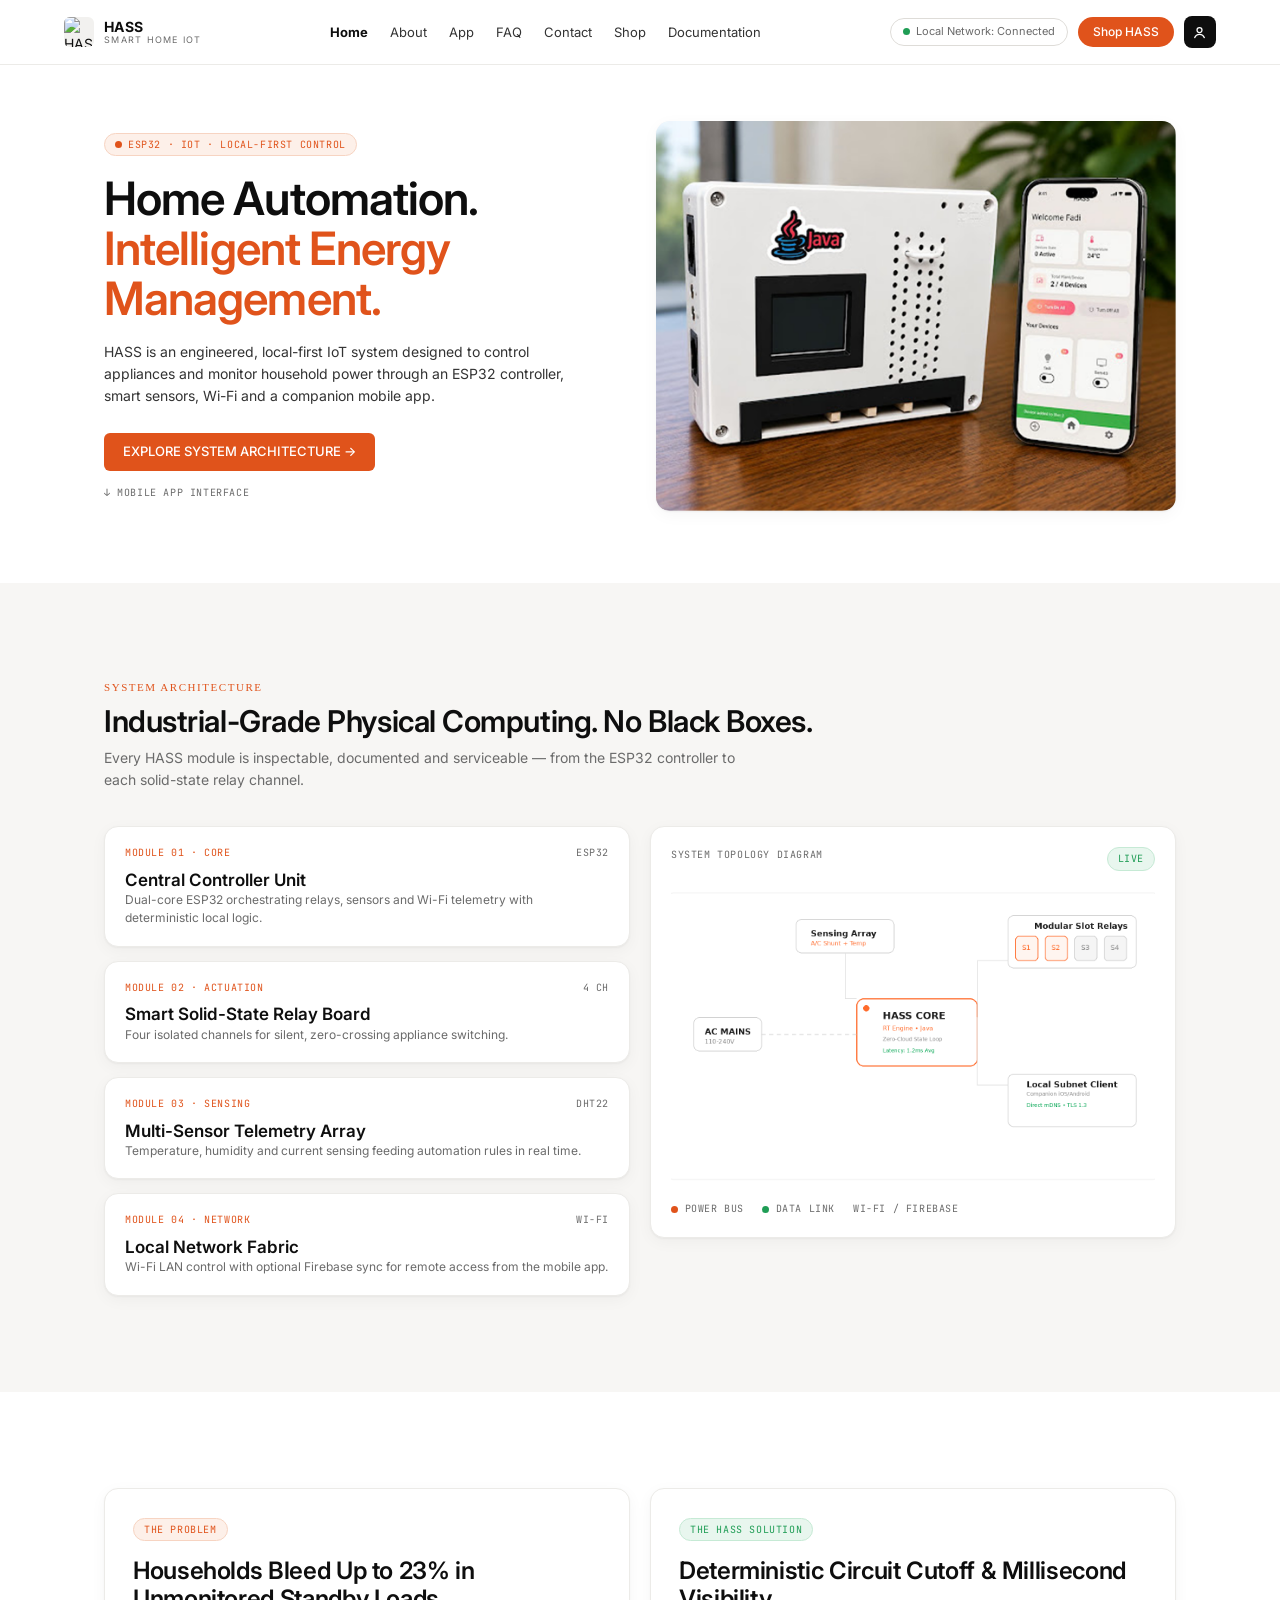
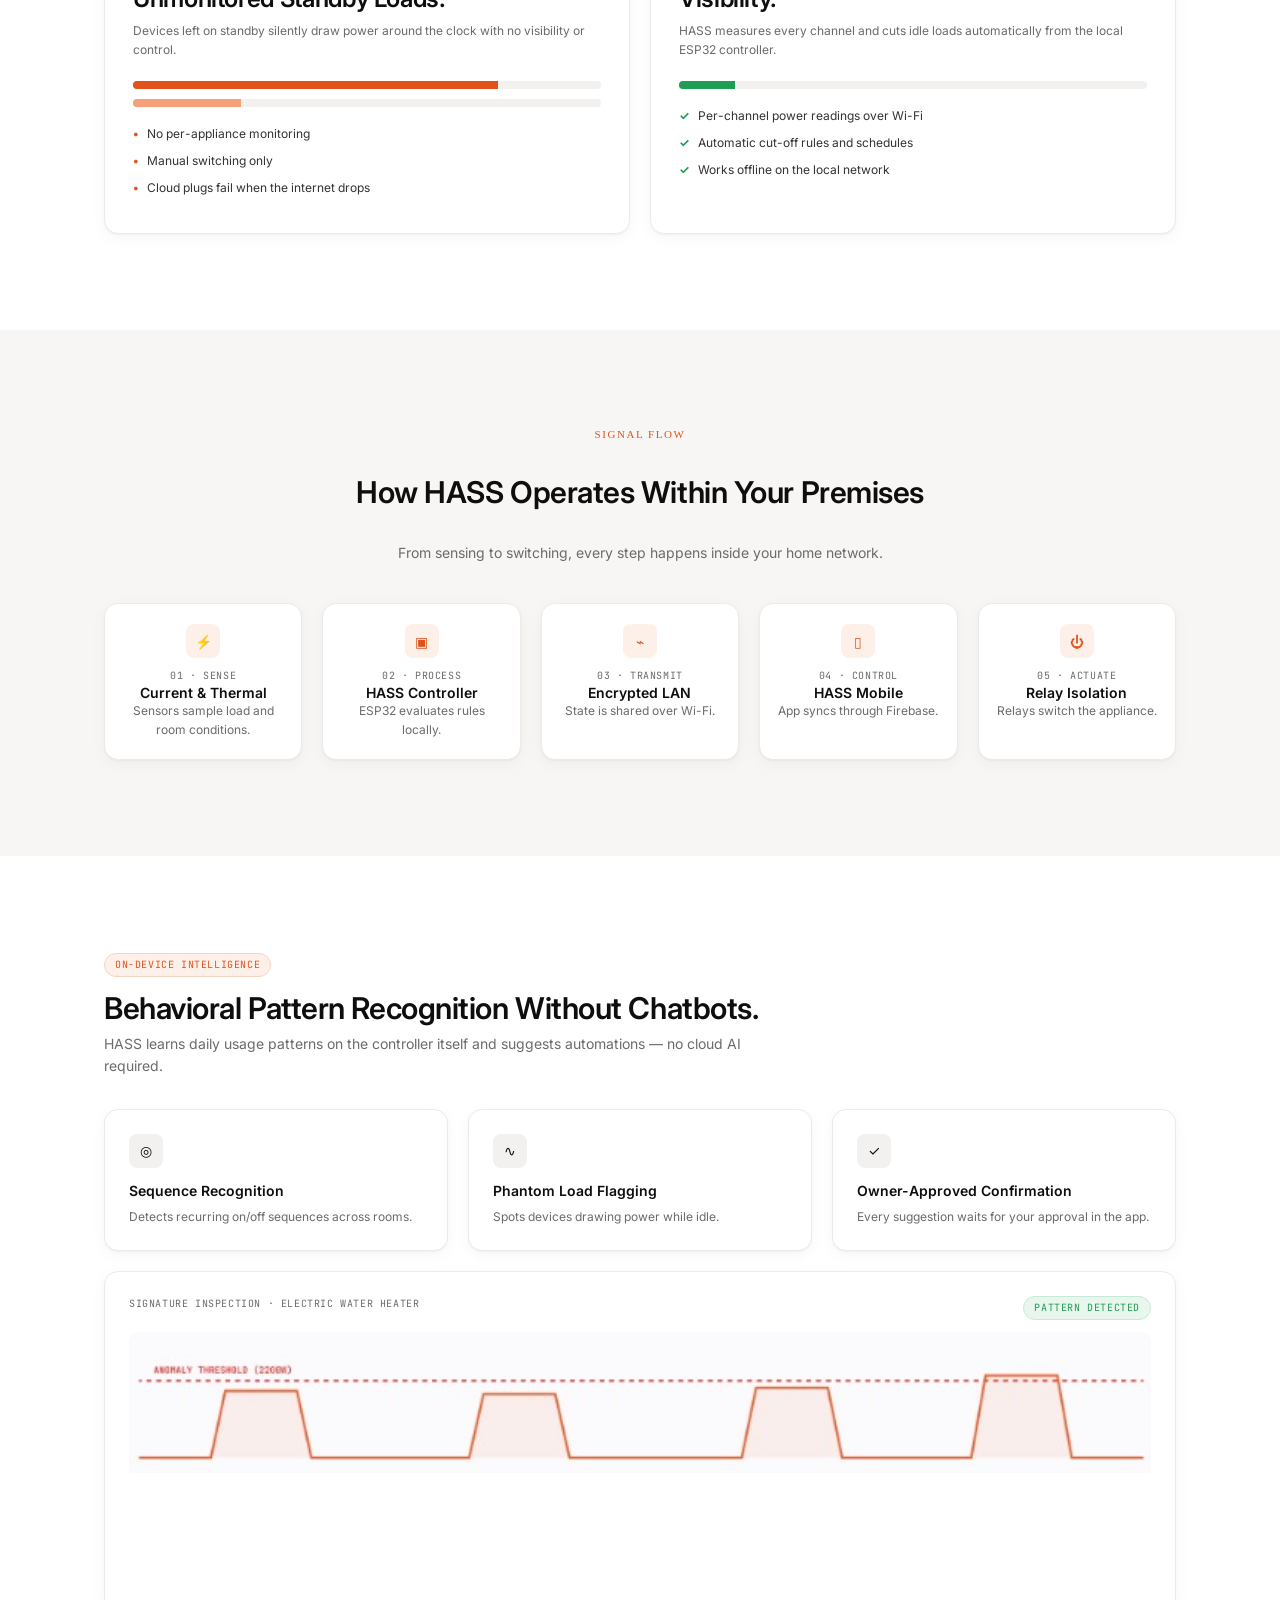
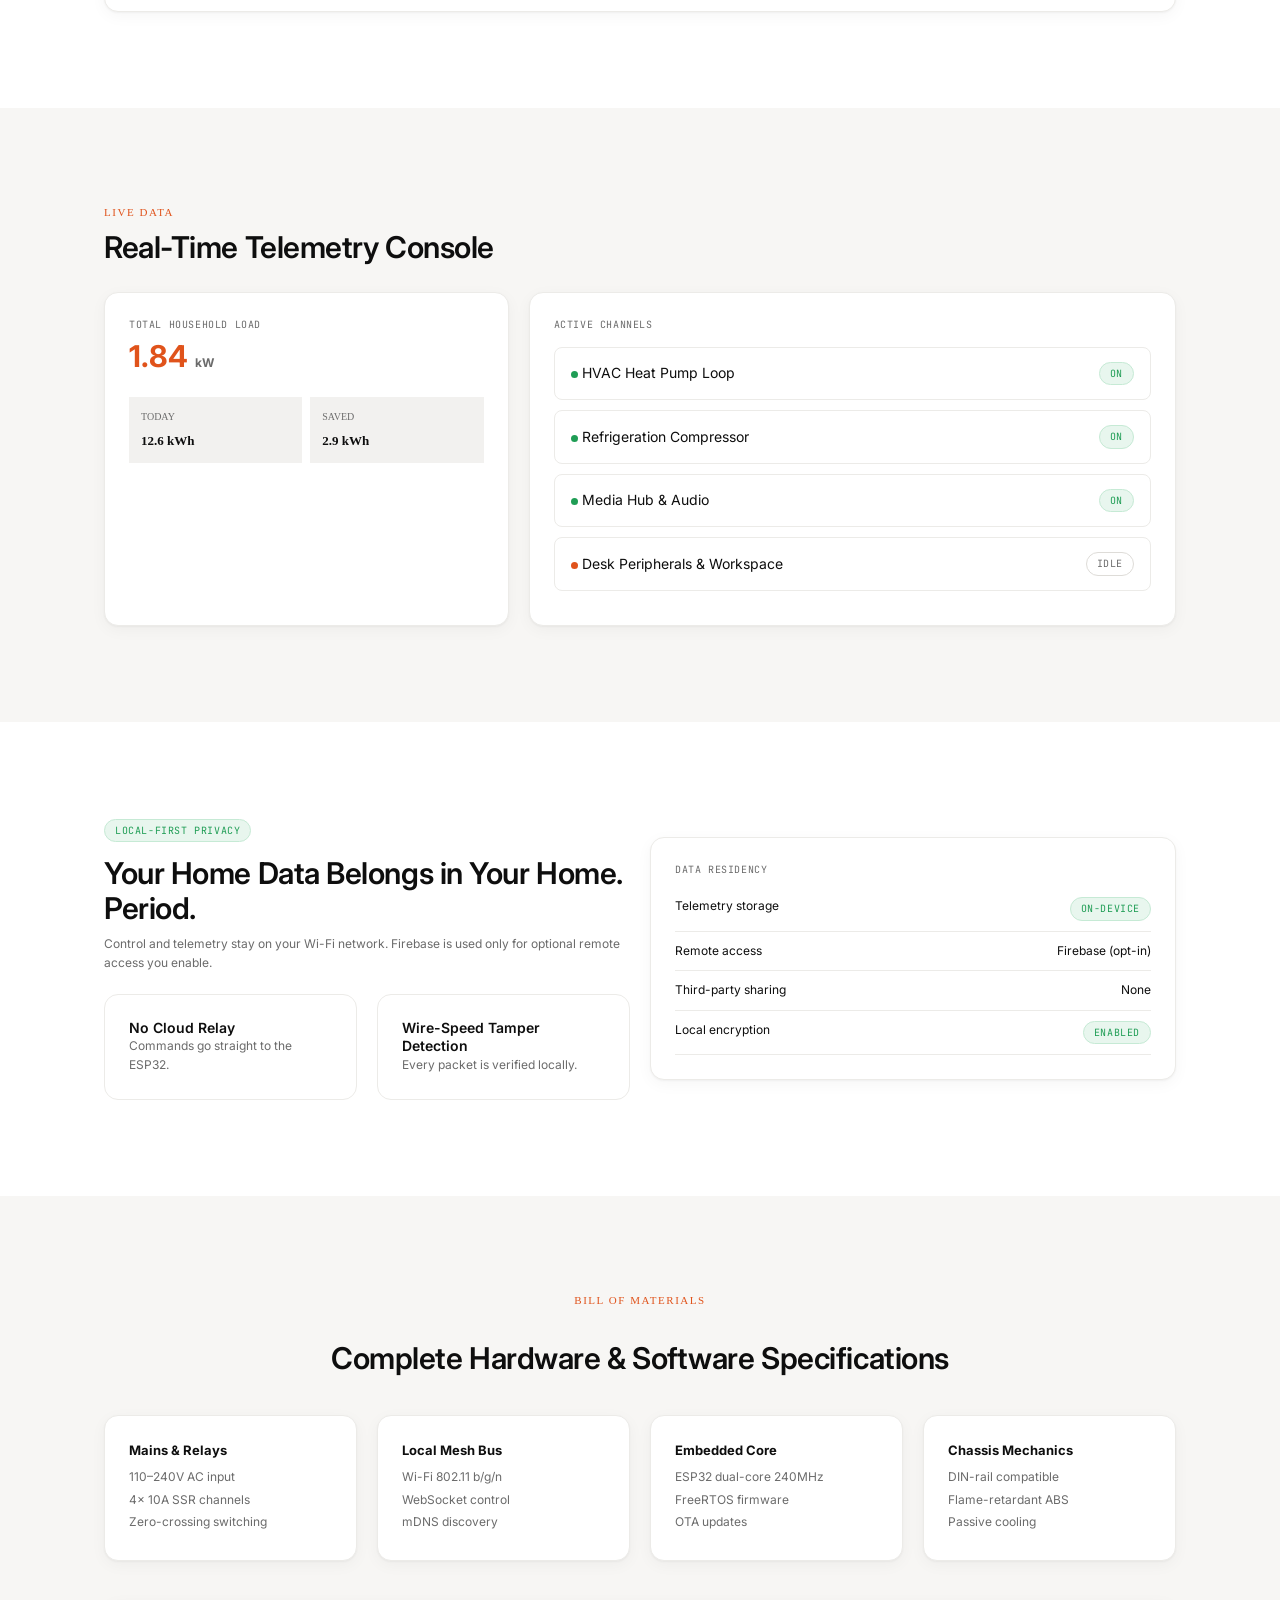
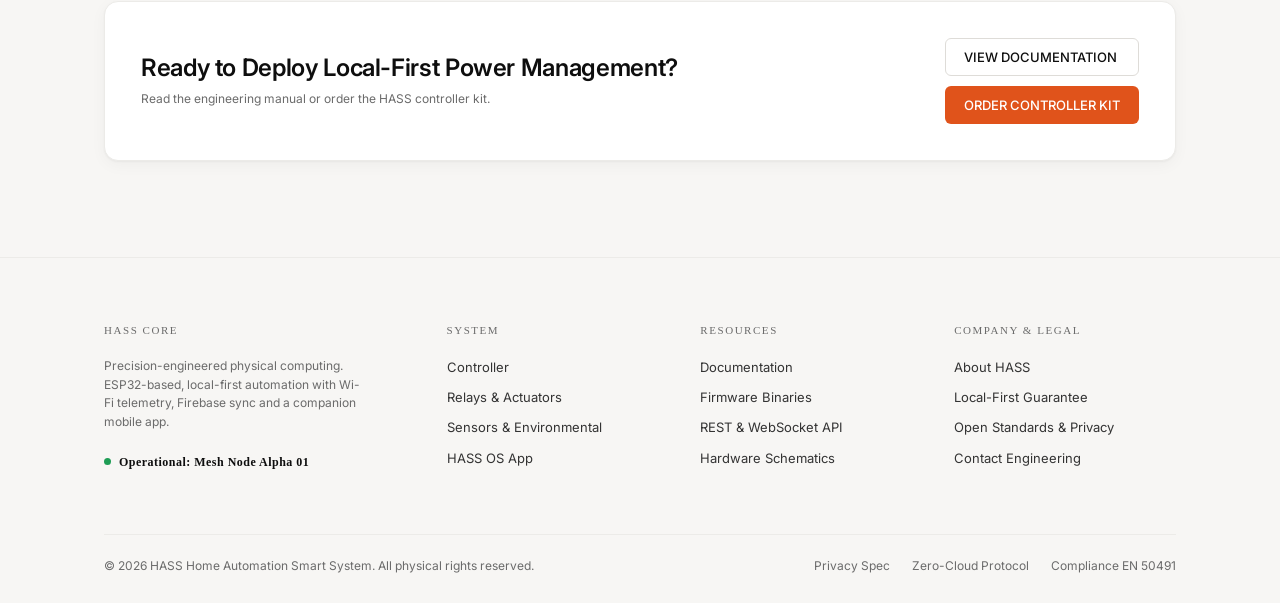
==== commit 3f3cc1dd: "Update image paths to use 'img/' directory" ====
--- a/index.html
+++ b/index.html
@@ -25,7 +25,7 @@
             <a class="mono-xs" href="app.html">↓ Mobile App Interface</a>
           </div>
         </div>
-        <div class="hero-media"><img class="img" src="Authentic HASS physical hardware prototype showing modular chassis, ventilation matrix, embedded diagnostic display and companion mobile app.png" alt="HASS controller and mobile app"></div>
+        <div class="hero-media"><img class="img" src="img/Authentic HASS physical hardware prototype showing modular chassis, ventilation matrix, embedded diagnostic display and companion mobile app.png" alt="HASS controller and mobile app"></div>
       </div>
     </section>
 
@@ -44,7 +44,7 @@
           </div>
           <div class="card diagram-card">
             <div style="display:flex;justify-content:space-between"><span class="mono-xs">System Topology Diagram</span><span class="badge badge--green">Live</span></div>
-            <div class="img-frame"><img class="img" src="hass-diagram-exact-fixed.png" alt="HASS architecture diagram"></div>
+            <div class="img-frame"><img class="img" src="img/hass-diagram-exact-fixed.png" alt="HASS architecture diagram"></div>
             <div style="display:flex;gap:18px" class="mono-xs"><span><span class="dot"></span> Power Bus</span><span><span class="dot dot--green"></span> Data Link</span><span>Wi-Fi / Firebase</span></div>
           </div>
         </div>
@@ -103,7 +103,7 @@
         </div>
         <div class="card chart-card" style="margin-top:20px">
           <div style="display:flex;justify-content:space-between"><span class="mono-xs">Signature Inspection · Electric Water Heater</span><span class="badge badge--green">Pattern Detected</span></div>
-          <div class="img-frame"><img class="img" src="image.jpg" alt="Load signature chart"></div>
+          <div class="img-frame"><img class="img" src="img/image.png" alt="Load signature chart"></div>
         </div>
       </div>
     </section>
@@ -173,4 +173,4 @@
   <footer id="site-footer"></footer>
   <script src="script.js"></script>
 </body>
-</html>+</html>
